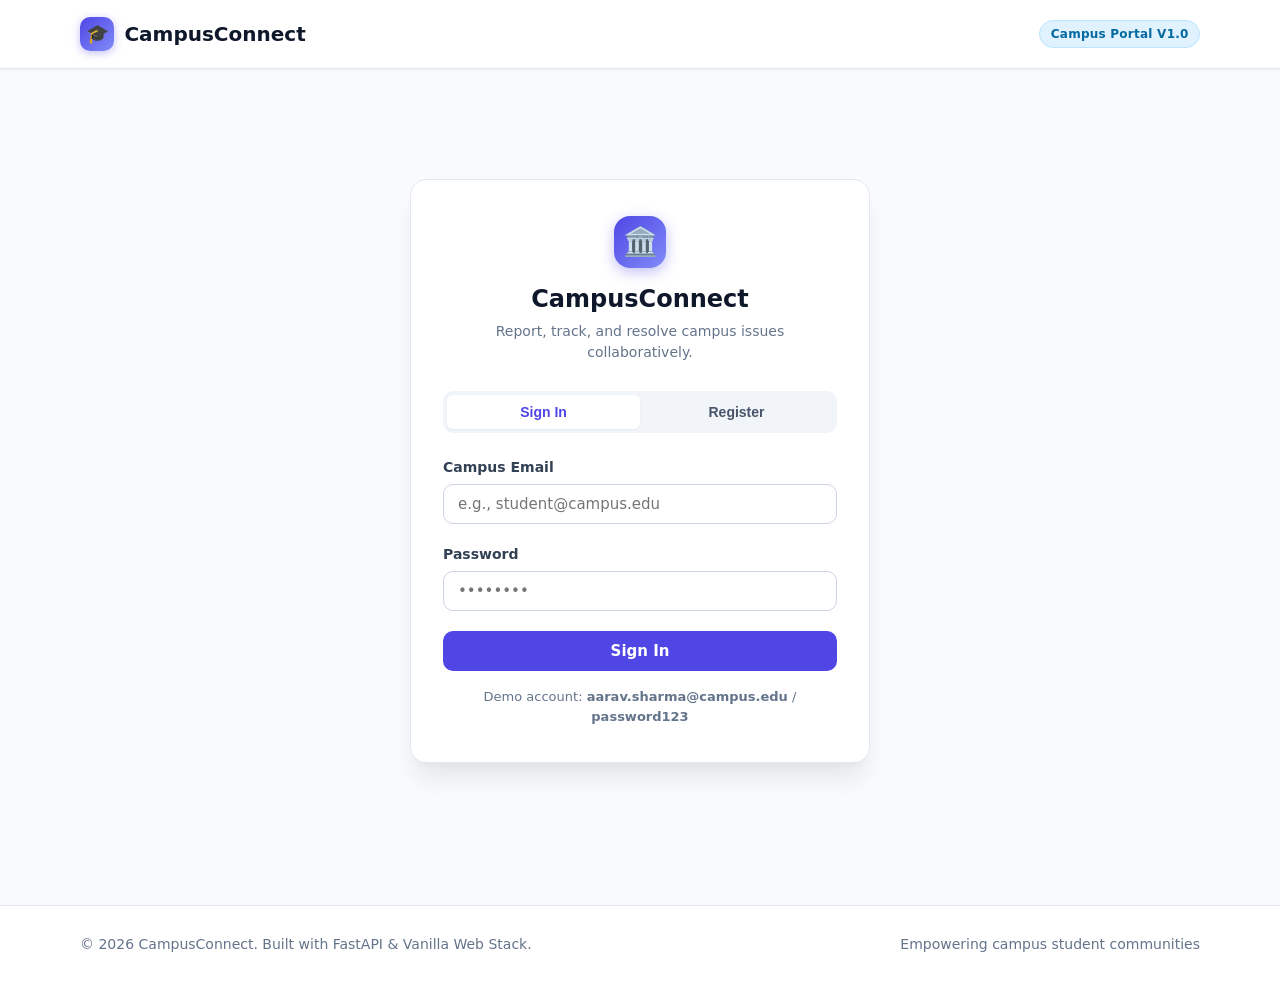
==== frontend/create-issue.html @ 2026839c "Local Project File  Save before merging" ====
<!DOCTYPE html>
<html lang="en">
<head>
  <meta charset="UTF-8">
  <meta name="viewport" content="width=device-width, initial-scale=1.0">
  <title>CampusConnect - Report an Issue</title>
  <link rel="stylesheet" href="css/style.css">
</head>
<body>

  <!-- Top Navigation Bar -->
  <header class="navbar">
    <div class="container nav-container">
      <a href="dashboard.html" class="brand">
        <span class="brand-icon">🎓</span>
        <span>CampusConnect</span>
      </a>

      <nav aria-label="Main Navigation">
        <ul class="nav-links">
          <li><a href="dashboard.html" class="nav-link">Dashboard</a></li>
          <li><a href="create-issue.html" class="nav-link active">+ Report Issue</a></li>
          <li><a href="profile.html" class="nav-link">My Profile</a></li>
        </ul>
      </nav>

      <div class="nav-user" id="nav-user-container"></div>
    </div>
  </header>

  <!-- Main Content -->
  <main class="main-content">
    <div class="container">
      <div style="max-width: 680px; margin: 0 auto;">
        
        <div class="section-header" style="margin-bottom: 1.25rem;">
          <div>
            <h1 class="section-title">Report a Campus Issue</h1>
            <p class="section-desc">Submit maintenance, equipment, or facility issues for the campus community.</p>
          </div>
          <div>
            <a href="dashboard.html" class="btn btn-outline btn-sm">&larr; Back to Dashboard</a>
          </div>
        </div>

        <div class="detail-card">
          <form id="create-issue-form">
            
            <div class="form-group">
              <label for="issue-title" class="form-label">Issue Title *</label>
              <input 
                type="text" 
                id="issue-title" 
                class="form-control" 
                placeholder="e.g., Projector bulb flickering in Room 302" 
                required 
                minlength="3" 
                maxlength="150"
              >
              <p class="form-hint">Keep the title concise and mention the location if applicable.</p>
            </div>

            <div class="form-group">
              <label for="issue-category" class="form-label">Category *</label>
              <select id="issue-category" class="form-select" required>
                <option value="" disabled selected>-- Select an Issue Category --</option>
                <option value="Classroom">Classroom (e.g., Fan not working, Light issue, Projector problem)</option>
                <option value="Campus">Campus (e.g., Wi-Fi not working, Cleanliness issue, Water cooler)</option>
                <option value="Lost & Found">Lost & Found (e.g., Lost ID card, Found water bottle, Lost notebook)</option>
                <option value="General">General (e.g., Library issue, Lab equipment, Other campus problem)</option>
              </select>
              <p class="form-hint">Selecting the right category helps speed up resolution.</p>
            </div>

            <div class="form-group">
              <label for="issue-description" class="form-label">Detailed Description *</label>
              <textarea 
                id="issue-description" 
                class="form-control" 
                rows="6" 
                placeholder="Describe the issue in detail: exact location, when you noticed it, and any other relevant context..." 
                required 
                minlength="5" 
                maxlength="3000"
              ></textarea>
              <p class="form-hint">Minimum 5 characters. Be specific so maintenance staff or peers can assist.</p>
            </div>

            <div style="display: flex; gap: 0.75rem; justify-content: flex-end; margin-top: 1.5rem;">
              <a href="dashboard.html" class="btn btn-secondary">Cancel</a>
              <button type="submit" id="submit-issue-btn" class="btn btn-primary">
                Submit Issue
              </button>
            </div>

          </form>
        </div>

      </div>
    </div>
  </main>

  <!-- Footer -->
  <footer class="footer">
    <div class="container footer-content">
      <span>&copy; 2026 CampusConnect. Real-time Student Issue Resolution.</span>
      <span>Empowering campus collaboration</span>
    </div>
  </footer>

  <!-- Scripts -->
  <script src="js/api.js"></script>
  <script src="js/auth.js"></script>
  <script src="js/create_issue.js"></script>
</body>
</html>
---- frontend/css/style.css ----
/* ==========================================================================
   CampusConnect - Modern Unified Vanilla CSS Stylesheet
   ========================================================================== */

:root {
  /* Color Palette */
  --primary: #4f46e5;
  --primary-hover: #4338ca;
  --primary-light: #eef2ff;
  --primary-glow: rgba(79, 70, 229, 0.18);

  --slate-950: #020617;
  --slate-900: #0f172a;
  --slate-800: #1e293b;
  --slate-700: #334155;
  --slate-600: #475569;
  --slate-500: #64748b;
  --slate-400: #94a3b8;
  --slate-300: #cbd5e1;
  --slate-200: #e2e8f0;
  --slate-100: #f1f5f9;
  --slate-50: #f8fafc;
  --white: #ffffff;

  /* Semantic Colors */
  --success: #10b981;
  --success-bg: #ecfdf5;
  --success-text: #047857;
  --success-border: #a7f3d0;

  --warning: #f59e0b;
  --warning-bg: #fffbeb;
  --warning-text: #b45309;
  --warning-border: #fde68a;

  --info: #0284c7;
  --info-bg: #f0f9ff;
  --info-text: #0369a1;
  --info-border: #bae6fd;

  --danger: #ef4444;
  --danger-bg: #fef2f2;
  --danger-text: #b91c1c;
  --danger-border: #fecaca;

  /* Typography */
  --font-sans: system-ui, -apple-system, BlinkMacSystemFont, "Segoe UI", Roboto, Oxygen, Ubuntu, Cantarell, "Open Sans", "Helvetica Neue", sans-serif;
  
  /* Shadows & Radius */
  --radius-sm: 6px;
  --radius-md: 10px;
  --radius-lg: 16px;
  --radius-full: 9999px;

  --shadow-sm: 0 1px 2px 0 rgba(0, 0, 0, 0.05);
  --shadow-md: 0 4px 6px -1px rgba(0, 0, 0, 0.07), 0 2px 4px -2px rgba(0, 0, 0, 0.05);
  --shadow-lg: 0 10px 15px -3px rgba(0, 0, 0, 0.08), 0 4px 6px -4px rgba(0, 0, 0, 0.04);
  --shadow-xl: 0 20px 25px -5px rgba(0, 0, 0, 0.08), 0 8px 10px -6px rgba(0, 0, 0, 0.03);

  --transition: all 0.2s cubic-bezier(0.16, 1, 0.3, 1);
}

/* -------------------------------------------------------------
   Base Reset
   ------------------------------------------------------------- */
*, *::before, *::after {
  box-sizing: border-box;
  margin: 0;
  padding: 0;
}

html {
  font-size: 16px;
  scroll-behavior: smooth;
}

body {
  font-family: var(--font-sans);
  background-color: var(--slate-50);
  color: var(--slate-800);
  line-height: 1.5;
  min-height: 100vh;
  display: flex;
  flex-direction: column;
}

a {
  color: var(--primary);
  text-decoration: none;
  transition: var(--transition);
}

a:hover {
  color: var(--primary-hover);
  text-decoration: underline;
}

/* -------------------------------------------------------------
   Layout & Container
   ------------------------------------------------------------- */
.container {
  width: 100%;
  max-width: 1160px;
  margin: 0 auto;
  padding: 0 1.25rem;
}

.main-content {
  flex: 1;
  padding: 2rem 0 4rem;
}

/* -------------------------------------------------------------
   Navigation Bar
   ------------------------------------------------------------- */
.navbar {
  background-color: var(--white);
  border-bottom: 1px solid var(--slate-200);
  position: sticky;
  top: 0;
  z-index: 100;
  box-shadow: var(--shadow-sm);
}

.nav-container {
  display: flex;
  align-items: center;
  justify-content: space-between;
  height: 68px;
}

.brand {
  display: flex;
  align-items: center;
  gap: 0.65rem;
  font-weight: 700;
  font-size: 1.25rem;
  color: var(--slate-900);
  text-decoration: none !important;
}

.brand-icon {
  width: 34px;
  height: 34px;
  background: linear-gradient(135deg, var(--primary), #818cf8);
  color: var(--white);
  border-radius: var(--radius-md);
  display: flex;
  align-items: center;
  justify-content: center;
  font-size: 1.15rem;
  box-shadow: 0 2px 8px rgba(79, 70, 229, 0.35);
}

.nav-links {
  display: flex;
  align-items: center;
  list-style: none;
  gap: 1.25rem;
}

.nav-link {
  color: var(--slate-600);
  font-weight: 500;
  font-size: 0.9375rem;
  padding: 0.5rem 0.75rem;
  border-radius: var(--radius-sm);
  text-decoration: none !important;
  transition: var(--transition);
}

.nav-link:hover {
  color: var(--primary);
  background-color: var(--slate-100);
}

.nav-link.active {
  color: var(--primary);
  background-color: var(--primary-light);
  font-weight: 600;
}

.nav-user {
  display: flex;
  align-items: center;
  gap: 0.85rem;
}

.user-badge {
  display: flex;
  align-items: center;
  gap: 0.5rem;
  background-color: var(--slate-100);
  padding: 0.35rem 0.75rem;
  border-radius: var(--radius-full);
  font-size: 0.875rem;
  color: var(--slate-700);
  font-weight: 500;
}

.user-avatar-circle {
  width: 24px;
  height: 24px;
  background-color: var(--primary);
  color: var(--white);
  border-radius: 50%;
  display: inline-flex;
  align-items: center;
  justify-content: center;
  font-size: 0.75rem;
  font-weight: 700;
}

/* -------------------------------------------------------------
   Buttons
   ------------------------------------------------------------- */
.btn {
  display: inline-flex;
  align-items: center;
  justify-content: center;
  gap: 0.5rem;
  font-family: inherit;
  font-size: 0.9375rem;
  font-weight: 600;
  padding: 0.625rem 1.25rem;
  border-radius: var(--radius-md);
  border: 1px solid transparent;
  cursor: pointer;
  transition: var(--transition);
  text-decoration: none !important;
  line-height: 1.2;
}

.btn:disabled {
  opacity: 0.6;
  cursor: not-allowed;
}

.btn-primary {
  background-color: var(--primary);
  color: var(--white);
}

.btn-primary:hover:not(:disabled) {
  background-color: var(--primary-hover);
  box-shadow: 0 4px 12px var(--primary-glow);
}

.btn-secondary {
  background-color: var(--slate-100);
  color: var(--slate-700);
  border-color: var(--slate-200);
}

.btn-secondary:hover:not(:disabled) {
  background-color: var(--slate-200);
  color: var(--slate-900);
}

.btn-outline {
  background-color: transparent;
  color: var(--slate-700);
  border-color: var(--slate-300);
}

.btn-outline:hover:not(:disabled) {
  background-color: var(--slate-100);
  border-color: var(--slate-400);
  color: var(--slate-900);
}

.btn-danger {
  background-color: var(--danger);
  color: var(--white);
}

.btn-danger:hover:not(:disabled) {
  background-color: #dc2626;
}

.btn-sm {
  font-size: 0.8125rem;
  padding: 0.4rem 0.75rem;
  border-radius: var(--radius-sm);
}

.btn-block {
  width: 100%;
}

/* -------------------------------------------------------------
   Forms & Controls
   ------------------------------------------------------------- */
.form-group {
  margin-bottom: 1.25rem;
}

.form-label {
  display: block;
  font-size: 0.875rem;
  font-weight: 600;
  color: var(--slate-700);
  margin-bottom: 0.4rem;
}

.form-control,
.form-select,
textarea.form-control {
  width: 100%;
  font-family: inherit;
  font-size: 0.9375rem;
  padding: 0.625rem 0.875rem;
  color: var(--slate-800);
  background-color: var(--white);
  border: 1px solid var(--slate-300);
  border-radius: var(--radius-md);
  transition: var(--transition);
}

textarea.form-control {
  resize: vertical;
  min-height: 110px;
}

.form-control:focus,
.form-select:focus,
textarea.form-control:focus {
  outline: none;
  border-color: var(--primary);
  box-shadow: 0 0 0 3px var(--primary-glow);
}

.form-hint {
  font-size: 0.8125rem;
  color: var(--slate-500);
  margin-top: 0.35rem;
}

/* -------------------------------------------------------------
   Badges (Categories & Statuses)
   ------------------------------------------------------------- */
.badge {
  display: inline-flex;
  align-items: center;
  gap: 0.35rem;
  font-size: 0.75rem;
  font-weight: 600;
  padding: 0.25rem 0.65rem;
  border-radius: var(--radius-full);
  letter-spacing: 0.02em;
  text-transform: capitalize;
  border: 1px solid transparent;
}

/* Status Badges */
.badge-status-open {
  background-color: var(--warning-bg);
  color: var(--warning-text);
  border-color: var(--warning-border);
}

.badge-status-in-progress {
  background-color: var(--info-bg);
  color: var(--info-text);
  border-color: var(--info-border);
}

.badge-status-resolved {
  background-color: var(--success-bg);
  color: var(--success-text);
  border-color: var(--success-border);
}

/* Category Badges */
.badge-category-classroom {
  background-color: #f3e8ff;
  color: #7e22ce;
  border-color: #e9d5ff;
}

.badge-category-campus {
  background-color: #e0f2fe;
  color: #0369a1;
  border-color: #bae6fd;
}

.badge-category-lost--found {
  background-color: #ffe4e6;
  color: #be123c;
  border-color: #fecdd3;
}

.badge-category-general {
  background-color: var(--slate-100);
  color: var(--slate-700);
  border-color: var(--slate-300);
}

/* -------------------------------------------------------------
   Auth Card (Login / Register)
   ------------------------------------------------------------- */
.auth-wrapper {
  display: flex;
  align-items: center;
  justify-content: center;
  min-height: calc(100vh - 160px);
  padding: 1.5rem;
}

.auth-card {
  width: 100%;
  max-width: 460px;
  background-color: var(--white);
  border: 1px solid var(--slate-200);
  border-radius: var(--radius-lg);
  box-shadow: var(--shadow-xl);
  padding: 2.25rem 2rem;
}

.auth-header {
  text-align: center;
  margin-bottom: 1.75rem;
}

.auth-logo {
  display: inline-flex;
  align-items: center;
  justify-content: center;
  width: 52px;
  height: 52px;
  background: linear-gradient(135deg, var(--primary), #818cf8);
  color: var(--white);
  border-radius: var(--radius-lg);
  font-size: 1.75rem;
  margin-bottom: 0.85rem;
  box-shadow: 0 4px 14px rgba(79, 70, 229, 0.35);
}

.auth-header h1 {
  font-size: 1.5rem;
  font-weight: 700;
  color: var(--slate-900);
}

.auth-header p {
  color: var(--slate-500);
  font-size: 0.875rem;
  margin-top: 0.25rem;
}

.auth-tabs {
  display: flex;
  background-color: var(--slate-100);
  padding: 0.25rem;
  border-radius: var(--radius-md);
  margin-bottom: 1.5rem;
}

.auth-tab-btn {
  flex: 1;
  border: none;
  background: transparent;
  padding: 0.55rem;
  font-size: 0.875rem;
  font-weight: 600;
  color: var(--slate-600);
  border-radius: var(--radius-sm);
  cursor: pointer;
  transition: var(--transition);
}

.auth-tab-btn.active {
  background-color: var(--white);
  color: var(--primary);
  box-shadow: var(--shadow-sm);
}

/* -------------------------------------------------------------
   Dashboard Metrics
   ------------------------------------------------------------- */
.stats-grid {
  display: grid;
  grid-template-columns: repeat(auto-fit, minmax(220px, 1fr));
  gap: 1.25rem;
  margin-bottom: 2rem;
}

.stat-card {
  background-color: var(--white);
  border: 1px solid var(--slate-200);
  border-radius: var(--radius-md);
  padding: 1.25rem;
  box-shadow: var(--shadow-sm);
  display: flex;
  align-items: center;
  gap: 1rem;
  transition: var(--transition);
}

.stat-card:hover {
  transform: translateY(-2px);
  box-shadow: var(--shadow-md);
}

.stat-icon {
  width: 48px;
  height: 48px;
  border-radius: var(--radius-md);
  display: flex;
  align-items: center;
  justify-content: center;
  font-size: 1.35rem;
  flex-shrink: 0;
}

.stat-icon-total { background-color: var(--primary-light); color: var(--primary); }
.stat-icon-open { background-color: var(--warning-bg); color: var(--warning-text); }
.stat-icon-progress { background-color: var(--info-bg); color: var(--info-text); }
.stat-icon-resolved { background-color: var(--success-bg); color: var(--success-text); }

.stat-value {
  font-size: 1.625rem;
  font-weight: 700;
  color: var(--slate-900);
  line-height: 1.1;
}

.stat-label {
  font-size: 0.8125rem;
  color: var(--slate-500);
  font-weight: 500;
  margin-top: 0.15rem;
}

/* -------------------------------------------------------------
   Dashboard Header & Filter Controls
   ------------------------------------------------------------- */
.section-header {
  display: flex;
  flex-wrap: wrap;
  align-items: center;
  justify-content: space-between;
  gap: 1rem;
  margin-bottom: 1.5rem;
}

.section-title {
  font-size: 1.5rem;
  font-weight: 700;
  color: var(--slate-900);
}

.section-desc {
  color: var(--slate-500);
  font-size: 0.9375rem;
  margin-top: 0.2rem;
}

.filter-bar {
  background-color: var(--white);
  border: 1px solid var(--slate-200);
  border-radius: var(--radius-md);
  padding: 1rem;
  margin-bottom: 1.75rem;
  box-shadow: var(--shadow-sm);
  display: flex;
  flex-wrap: wrap;
  gap: 0.875rem;
  align-items: center;
}

.filter-item {
  flex: 1 1 200px;
}

.search-input-wrapper {
  position: relative;
  flex: 2 1 260px;
}

.search-input-wrapper input {
  padding-left: 2.25rem;
}

.search-icon {
  position: absolute;
  left: 0.75rem;
  top: 50%;
  transform: translateY(-50%);
  color: var(--slate-400);
  font-size: 0.9rem;
  pointer-events: none;
}

/* -------------------------------------------------------------
   Issues Grid & Card Component
   ------------------------------------------------------------- */
.issues-grid {
  display: grid;
  grid-template-columns: repeat(auto-fill, minmax(340px, 1fr));
  gap: 1.25rem;
}

.issue-card {
  background-color: var(--white);
  border: 1px solid var(--slate-200);
  border-radius: var(--radius-md);
  padding: 1.35rem;
  box-shadow: var(--shadow-sm);
  display: flex;
  flex-direction: column;
  transition: var(--transition);
  cursor: pointer;
  position: relative;
}

.issue-card:hover {
  transform: translateY(-3px);
  border-color: var(--slate-300);
  box-shadow: var(--shadow-lg);
}

.issue-card-header {
  display: flex;
  align-items: center;
  justify-content: space-between;
  gap: 0.5rem;
  margin-bottom: 0.75rem;
}

.issue-card-title {
  font-size: 1.125rem;
  font-weight: 700;
  color: var(--slate-900);
  margin-bottom: 0.5rem;
  line-height: 1.35;
}

.issue-card-desc {
  font-size: 0.875rem;
  color: var(--slate-600);
  display: -webkit-box;
  -webkit-line-clamp: 3;
  -webkit-box-orient: vertical;
  overflow: hidden;
  margin-bottom: 1.15rem;
  flex: 1;
}

.issue-card-footer {
  border-top: 1px solid var(--slate-100);
  padding-top: 0.75rem;
  display: flex;
  align-items: center;
  justify-content: space-between;
  font-size: 0.8125rem;
  color: var(--slate-500);
}

.issue-meta-user {
  display: flex;
  align-items: center;
  gap: 0.4rem;
  font-weight: 500;
  color: var(--slate-700);
}

.issue-meta-date {
  color: var(--slate-400);
}

/* -------------------------------------------------------------
   Issue Detail View
   ------------------------------------------------------------- */
.detail-card {
  background-color: var(--white);
  border: 1px solid var(--slate-200);
  border-radius: var(--radius-lg);
  box-shadow: var(--shadow-md);
  padding: 2.25rem 2rem;
  margin-bottom: 2rem;
}

.detail-header {
  border-bottom: 1px solid var(--slate-200);
  padding-bottom: 1.25rem;
  margin-bottom: 1.5rem;
}

.detail-badges {
  display: flex;
  align-items: center;
  gap: 0.65rem;
  margin-bottom: 0.75rem;
}

.detail-title {
  font-size: 1.75rem;
  font-weight: 700;
  color: var(--slate-900);
  line-height: 1.3;
}

.detail-body {
  font-size: 1rem;
  color: var(--slate-700);
  line-height: 1.7;
  white-space: pre-wrap;
  margin-bottom: 2rem;
}

.detail-meta-box {
  background-color: var(--slate-50);
  border: 1px solid var(--slate-200);
  border-radius: var(--radius-md);
  padding: 1.25rem;
  display: grid;
  grid-template-columns: repeat(auto-fit, minmax(200px, 1fr));
  gap: 1rem;
  margin-bottom: 2rem;
}

.meta-item-label {
  font-size: 0.75rem;
  text-transform: uppercase;
  letter-spacing: 0.05em;
  color: var(--slate-400);
  font-weight: 600;
  margin-bottom: 0.2rem;
}

.meta-item-value {
  font-size: 0.9375rem;
  font-weight: 600;
  color: var(--slate-800);
}

.status-update-panel {
  background-color: var(--primary-light);
  border: 1px solid #c7d2fe;
  border-radius: var(--radius-md);
  padding: 1.25rem;
  display: flex;
  flex-wrap: wrap;
  align-items: center;
  justify-content: space-between;
  gap: 1rem;
}

.status-update-form {
  display: flex;
  align-items: center;
  gap: 0.75rem;
}

/* -------------------------------------------------------------
   Profile View
   ------------------------------------------------------------- */
.profile-card {
  background-color: var(--white);
  border: 1px solid var(--slate-200);
  border-radius: var(--radius-lg);
  box-shadow: var(--shadow-sm);
  padding: 2rem;
  margin-bottom: 2rem;
  display: flex;
  align-items: center;
  gap: 1.75rem;
}

.profile-avatar-large {
  width: 76px;
  height: 76px;
  background: linear-gradient(135deg, var(--primary), #818cf8);
  color: var(--white);
  border-radius: 50%;
  display: flex;
  align-items: center;
  justify-content: center;
  font-size: 2.25rem;
  font-weight: 700;
  box-shadow: 0 4px 12px rgba(79, 70, 229, 0.25);
  flex-shrink: 0;
}

.profile-info h2 {
  font-size: 1.5rem;
  font-weight: 700;
  color: var(--slate-900);
}

.profile-info p {
  color: var(--slate-600);
  font-size: 0.9375rem;
  margin-top: 0.2rem;
}

.profile-department {
  display: inline-block;
  background-color: var(--slate-100);
  color: var(--slate-700);
  padding: 0.2rem 0.65rem;
  border-radius: var(--radius-sm);
  font-size: 0.8125rem;
  font-weight: 600;
  margin-top: 0.4rem;
}

/* -------------------------------------------------------------
   Empty & Loading States
   ------------------------------------------------------------- */
.empty-state {
  text-align: center;
  padding: 4rem 1.5rem;
  background-color: var(--white);
  border: 1px dashed var(--slate-300);
  border-radius: var(--radius-lg);
  grid-column: 1 / -1;
}

.empty-state-icon {
  font-size: 3rem;
  margin-bottom: 1rem;
}

.empty-state h3 {
  font-size: 1.25rem;
  font-weight: 700;
  color: var(--slate-800);
  margin-bottom: 0.35rem;
}

.empty-state p {
  color: var(--slate-500);
  max-width: 420px;
  margin: 0 auto 1.5rem;
  font-size: 0.9375rem;
}

.loading-spinner {
  display: flex;
  flex-direction: column;
  align-items: center;
  justify-content: center;
  padding: 4rem 1rem;
  color: var(--slate-500);
  gap: 0.75rem;
  grid-column: 1 / -1;
}

.spinner {
  width: 36px;
  height: 36px;
  border: 3px solid var(--slate-200);
  border-top-color: var(--primary);
  border-radius: 50%;
  animation: spin 0.8s linear infinite;
}

@keyframes spin {
  to { transform: rotate(360deg); }
}

/* -------------------------------------------------------------
   Toast Alerts
   ------------------------------------------------------------- */
#toast-container {
  position: fixed;
  top: 1.5rem;
  right: 1.5rem;
  z-index: 9999;
  display: flex;
  flex-direction: column;
  gap: 0.75rem;
  max-width: 380px;
  pointer-events: none;
}

.toast {
  pointer-events: auto;
  display: flex;
  align-items: center;
  gap: 0.75rem;
  padding: 0.875rem 1.15rem;
  border-radius: var(--radius-md);
  box-shadow: var(--shadow-xl);
  font-size: 0.875rem;
  font-weight: 500;
  animation: slideIn 0.25s cubic-bezier(0.16, 1, 0.3, 1);
  transition: opacity 0.2s ease;
}

.toast-success {
  background-color: var(--white);
  color: var(--success-text);
  border-left: 4px solid var(--success);
}

.toast-error {
  background-color: var(--white);
  color: var(--danger-text);
  border-left: 4px solid var(--danger);
}

.toast-info {
  background-color: var(--white);
  color: var(--info-text);
  border-left: 4px solid var(--info);
}

@keyframes slideIn {
  from {
    transform: translateX(100%);
    opacity: 0;
  }
  to {
    transform: translateX(0);
    opacity: 1;
  }
}

/* -------------------------------------------------------------
   Footer
   ------------------------------------------------------------- */
.footer {
  background-color: var(--white);
  border-top: 1px solid var(--slate-200);
  padding: 1.75rem 0;
  margin-top: auto;
  color: var(--slate-500);
  font-size: 0.875rem;
}

.footer-content {
  display: flex;
  align-items: center;
  justify-content: space-between;
  flex-wrap: wrap;
  gap: 1rem;
}

/* -------------------------------------------------------------
   Responsive Breakpoints
   ------------------------------------------------------------- */
@media (max-width: 768px) {
  .nav-container {
    height: auto;
    padding: 0.85rem 0;
    flex-direction: column;
    gap: 0.85rem;
  }
  
  .nav-links {
    flex-wrap: wrap;
    justify-content: center;
    gap: 0.5rem;
  }

  .nav-user {
    width: 100%;
    justify-content: center;
  }

  .section-header {
    flex-direction: column;
    align-items: flex-start;
  }

  .filter-bar {
    flex-direction: column;
    align-items: stretch;
  }

  .filter-item, .search-input-wrapper {
    width: 100%;
  }

  .profile-card {
    flex-direction: column;
    text-align: center;
  }

  .status-update-panel {
    flex-direction: column;
    align-items: stretch;
  }

  .status-update-form {
    flex-direction: column;
    width: 100%;
  }

  .status-update-form select,
  .status-update-form button {
    width: 100%;
  }
}
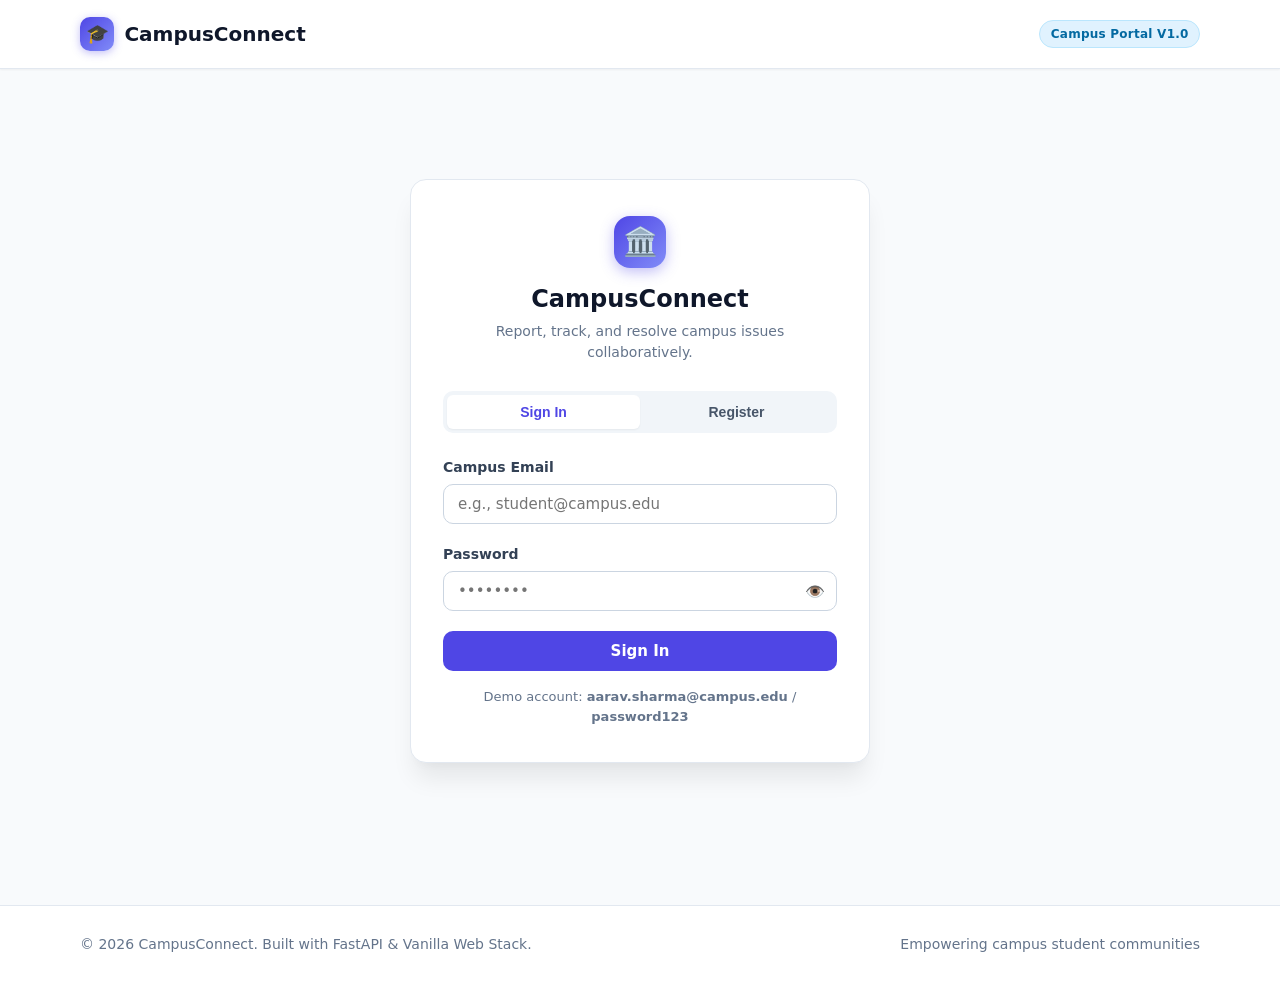
==== commit 5d5bab29: "feat(core): implement issue deletion, password confirmation, and UI security hardening" ====
--- a/frontend/create-issue.html
+++ b/frontend/create-issue.html
@@ -83,7 +83,10 @@
                 minlength="5" 
                 maxlength="3000"
               ></textarea>
-              <p class="form-hint">Minimum 5 characters. Be specific so maintenance staff or peers can assist.</p>
+              <div style="display: flex; justify-content: space-between; align-items: center; margin-top: 0.25rem;">
+                <p class="form-hint" style="margin: 0;">Minimum 5 characters. Be specific so maintenance staff or peers can assist.</p>
+                <span id="char-counter" style="font-size: 0.8125rem; color: var(--slate-500); font-weight: 500;">0 / 3000</span>
+              </div>
             </div>
 
             <div style="display: flex; gap: 0.75rem; justify-content: flex-end; margin-top: 1.5rem;">
